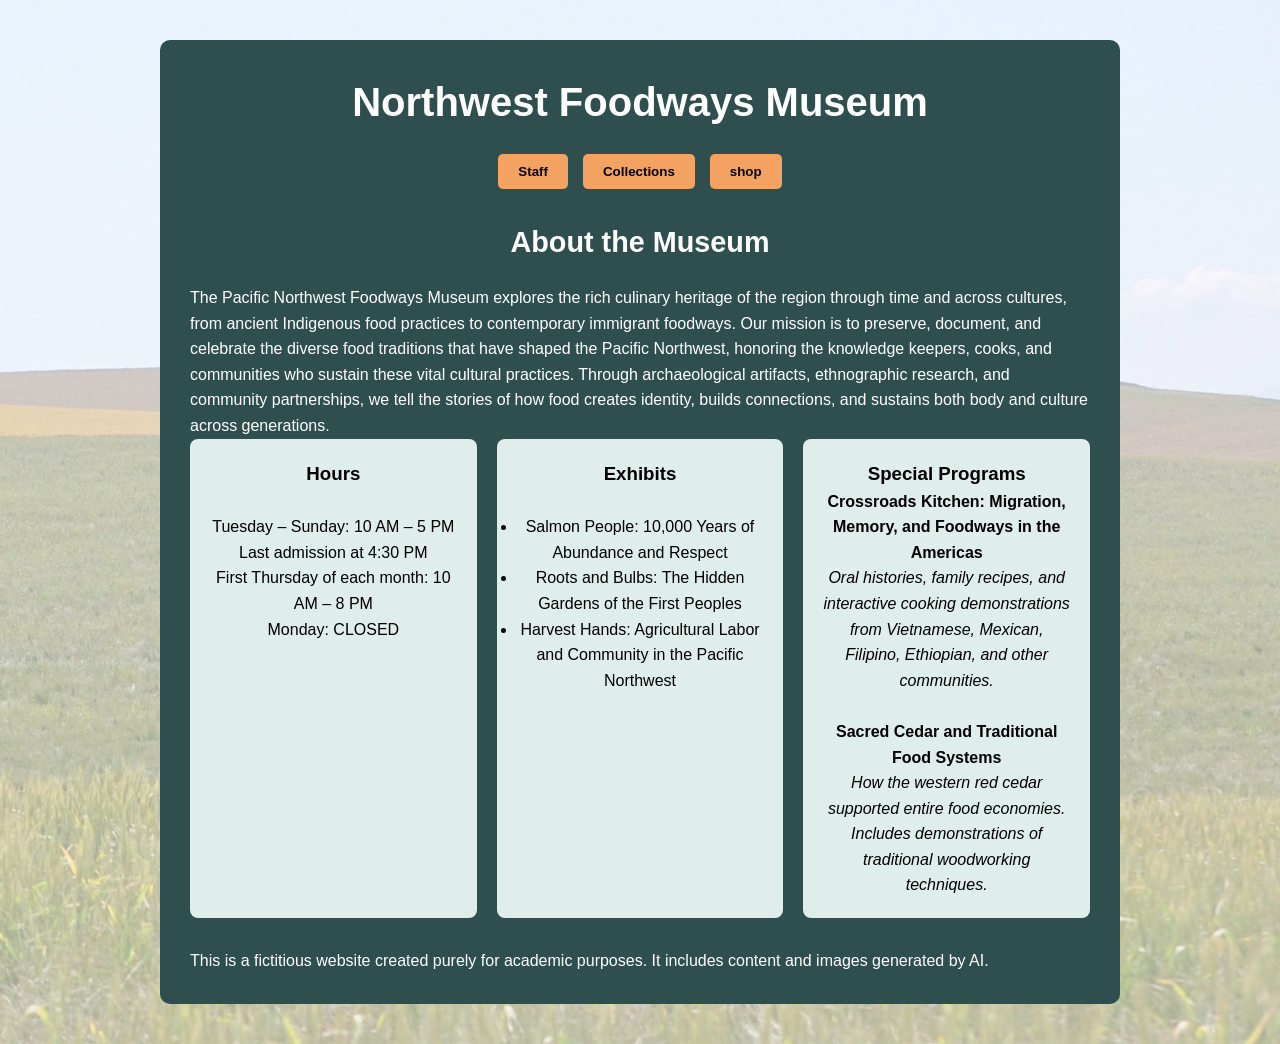
==== index.html @ 36445292 "Update index.html to add shop button" ====
<!doctype html>
<html lang="en">
<head>
  <meta charset="utf-8">
  <meta name="author" content="Catherine Hawley">  
  <meta name="robots" content="noindex, nofollow"> 
  <meta name="viewport" content="width=device-width, initial-scale=1, shrink-to-fit=no">
  <title>Northwest Foodways Museum</title>
  <link href="css/style.css" rel="stylesheet" type="text/css">
</head>
<body>
  <div class="container">
    <header>
      <h1>Northwest Foodways Museum</h1>
      <nav>
        <button onclick="location.href='html/staff.html'">Staff</button>
        <button onclick="location.href='html/collections.html'">Collections</button>
         <button onclick="location.href='shop.html'">shop</button>
      </nav>
    </header>

    <section class="intro">
      <h2>About the Museum</h2>
      <p>The Pacific Northwest Foodways Museum explores the rich culinary heritage of the region through time and across cultures, from ancient Indigenous food practices to contemporary immigrant foodways. Our mission is to preserve, document, and celebrate the diverse food traditions that have shaped the Pacific Northwest, honoring the knowledge keepers, cooks, and communities who sustain these vital cultural practices. Through archaeological artifacts, ethnographic research, and community partnerships, we tell the stories of how food creates identity, builds connections, and sustains both body and culture across generations.</p>
    </section>

    <section class="info-grid">
      <div class="info-box"><h3>Hours</h3><br>
      <p>Tuesday – Sunday: 10 AM – 5 PM</p>
      <p>Last admission at 4:30 PM</p>
      <p>First Thursday of each month: 10 AM – 8 PM</p>
      <p>Monday: CLOSED</p>
      </div>
      <div class="info-box"><h3>Exhibits</h3><br>
      <ul>
  <li>Salmon People: 10,000 Years of Abundance and Respect</li>
  <li>Roots and Bulbs: The Hidden Gardens of the First Peoples</li>
  <li>Harvest Hands: Agricultural Labor and Community in the Pacific Northwest</li>
</ul>
      </div>
      <div class="info-box"><h3>Special Programs</h3>
      <p><b>Crossroads Kitchen: Migration, Memory, and Foodways in the Americas</b></p>
        <p><i>Oral histories, family recipes, and interactive cooking demonstrations from Vietnamese, Mexican, Filipino, Ethiopian, and other communities. </i></p>
        <br>
        <p><b>Sacred Cedar and Traditional Food Systems</b></p>
        <p><i>How the western red cedar supported entire food economies. Includes demonstrations of traditional woodworking techniques.</i></p>
      </div>
    </section>

    <footer>
      <p>This is a fictitious website created purely for academic purposes. It includes content and images generated by AI.</p>
    </footer>
  </div>
</body>
</html>
---- css/style.css ----
/* Reset and base styles */
* {
  box-sizing: border-box;
  margin: 0;
  padding: 0;
  font-family: 'Segoe UI', sans-serif;
}

body {
  background-image: url('../images/museum_background.jpg'); 
  background-size: cover;
  background-position: center;
  color: #fff;
  line-height: 1.6;
}

/*body.page-secondary {
  background-color: #2f4f4f; 
  background-image: none;
  color: #fff;
}*/

header {
  background-color: #2f4f4f;
}


/* Container for text */
.container {
  background-color: #2f4f4f;
  padding: 30px;
  max-width: 960px;
  margin: 40px auto;
  border-radius: 10px;
}


.container-fluid {
  max-width: 1200px;
  margin: 0 auto;
  padding: 20px;
}

.row {
  display: flex;
  flex-wrap: wrap;
  margin-bottom: 30px;
}

.col {
  padding: 10px;
  /*border: 1px dashed red;*/
}

.stacked .col {
  width: 100%;
}


/* Header and navigation */
header h1 {
  font-size: 2.5em;
  margin-bottom: 20px;
  text-align: center;
}

nav {
  display: flex;
  justify-content: center;
  gap: 15px;
  margin-bottom: 30px;
}

button {
  background-color: #f4a261;
  color: #000;
  border: none;
  padding: 10px 20px;
  border-radius: 5px;
  font-weight: bold;
  cursor: pointer;
  transition: background-color 0.3s ease;
}

button:hover {
  background-color: #e76f51;
}

/* Section styling */
.intro h2 {
  text-align: center;
  margin-bottom: 20px;
  font-size: 1.8em;
}

/* Grid layout for info boxes */
.info-grid {
  display: flex;
  justify-content: space-between;
  gap: 20px;
  margin-bottom: 30px;
}

.info-box {
  background-color: #dfeeea;
  color: black;
  padding: 20px;
  flex: 1;
  text-align: center;
  border-radius: 8px;
}

.collection-item {
      display: flex;
      background-color: green;
      flex-direction: row;
      align-items: flex-start;
      gap: 2rem;
      margin-bottom: 3rem;
      border-bottom: 1px solid #ccc;
      padding-bottom: 2rem;
    }

    .artifact-img {
      width: 300px;
      height: auto;
      object-fit: cover;
      border-radius: 8px;
      box-shadow: 0 2px 6px rgba(0, 0, 0, 0.2);
    }

    .field-group {
      margin-bottom: 1.5rem;
    }

    .field-group p {
      margin: 0.5rem 0;
      line-height: 1.4;
    }

    .collection-item h2 {
      margin-top: 0;
      font-size: 1.8rem;
    }

    .artifact-details h2 {
      width: 100%;
      margin-top: 0;
      font-size: 1.8rem;
      flex-basis: 100%;

/* Footer */
footer {
  text-align: center;
  font-size: 0.9em;
  opacity: 0.8;
}
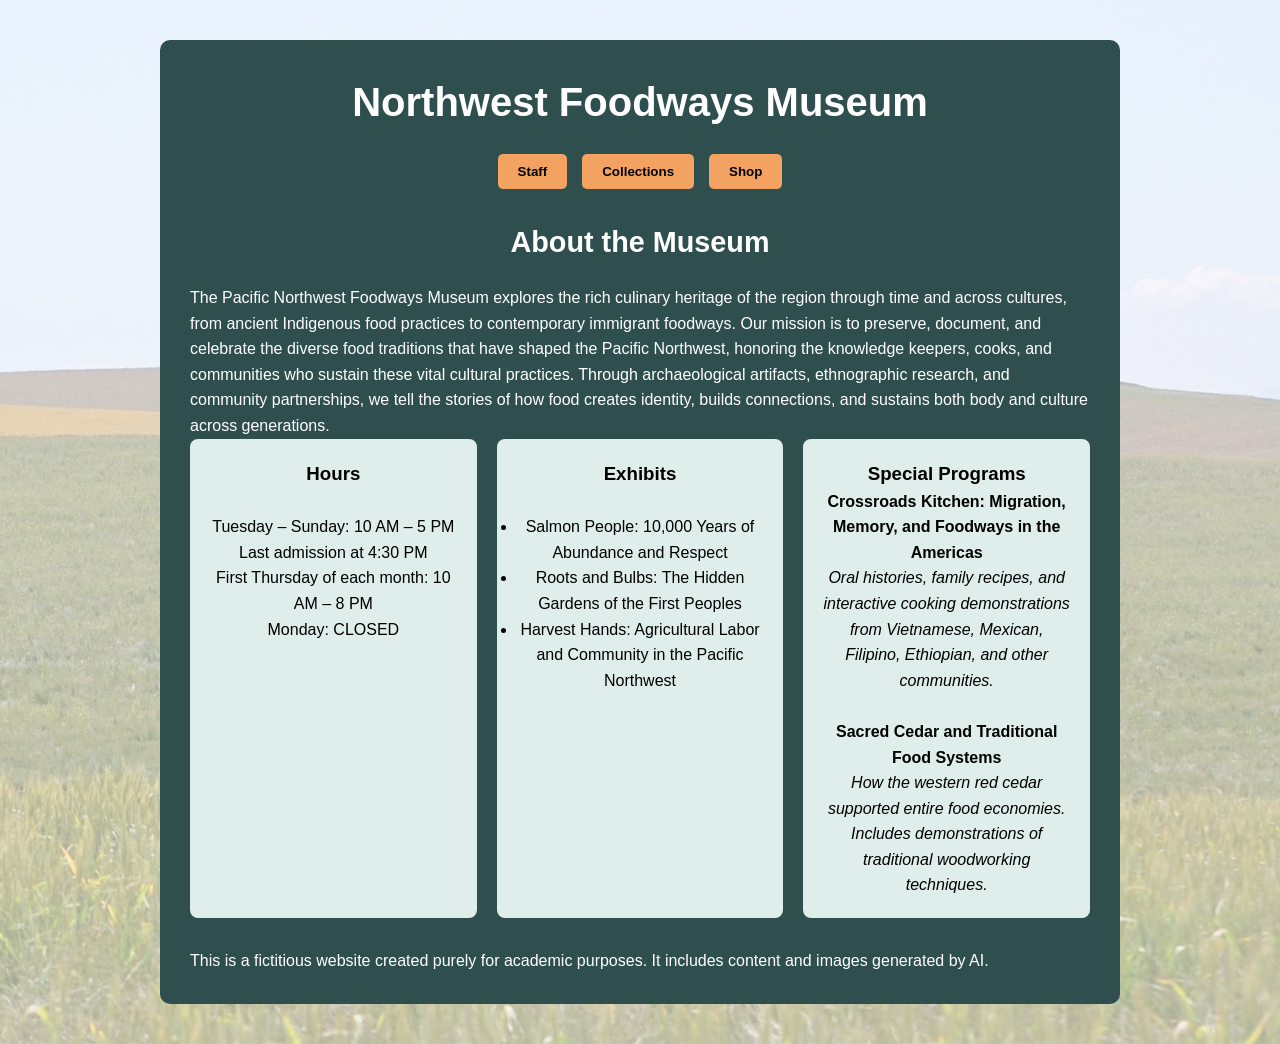
==== commit 9e5f0005: "Update index.html fix typo" ====
--- a/index.html
+++ b/index.html
@@ -15,7 +15,7 @@
       <nav>
         <button onclick="location.href='html/staff.html'">Staff</button>
         <button onclick="location.href='html/collections.html'">Collections</button>
-         <button onclick="location.href='shop.html'">shop</button>
+         <button onclick="location.href='html/shop.html'">Shop</button>
       </nav>
     </header>
 
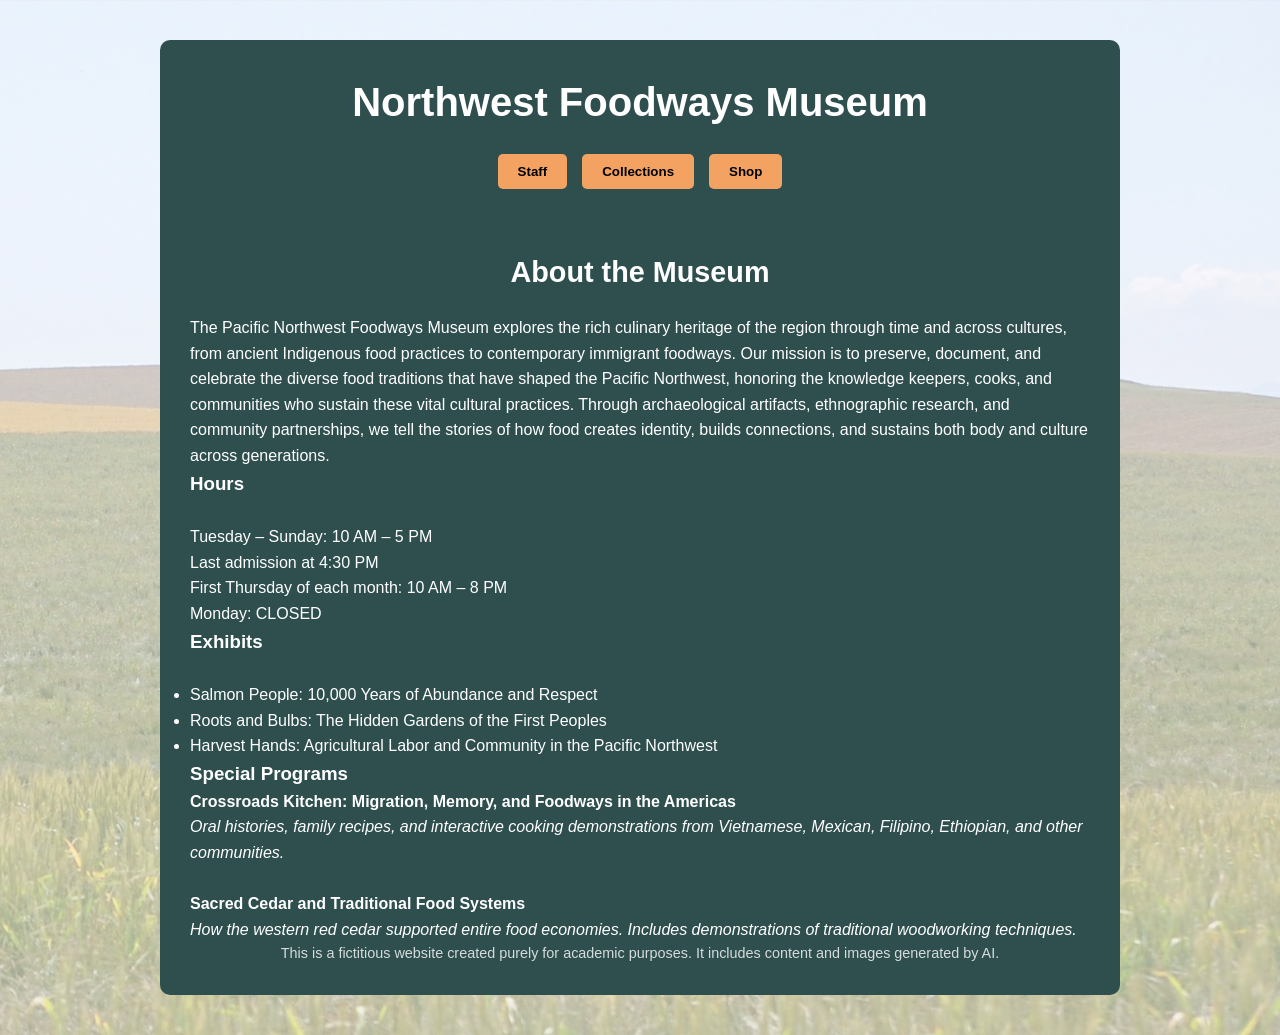
==== commit 842365a9: "Apply styling to info boxes" ====
--- a/index.html
+++ b/index.html
@@ -7,6 +7,13 @@
   <meta name="viewport" content="width=device-width, initial-scale=1, shrink-to-fit=no">
   <title>Northwest Foodways Museum</title>
   <link href="css/style.css" rel="stylesheet" type="text/css">
+  <style>
+    .info-box {
+      background-color: #D4A574
+      text-align: left;
+      margin: auto;
+    }
+  </style>
 </head>
 <body>
   <div class="container">
--- a/css/style.css
+++ b/css/style.css
@@ -14,14 +14,10 @@
   line-height: 1.6;
 }
 
-/*body.page-secondary {
-  background-color: #2f4f4f; 
-  background-image: none;
-  color: #fff;
-}*/
 
 header {
   background-color: #2f4f4f;
+  padding-bottom: 30px;
 }
 
 
@@ -93,7 +89,7 @@
   font-size: 1.8em;
 }
 
-/* Grid layout for info boxes */
+/* Grid layout for info boxes 
 .info-grid {
   display: flex;
   justify-content: space-between;
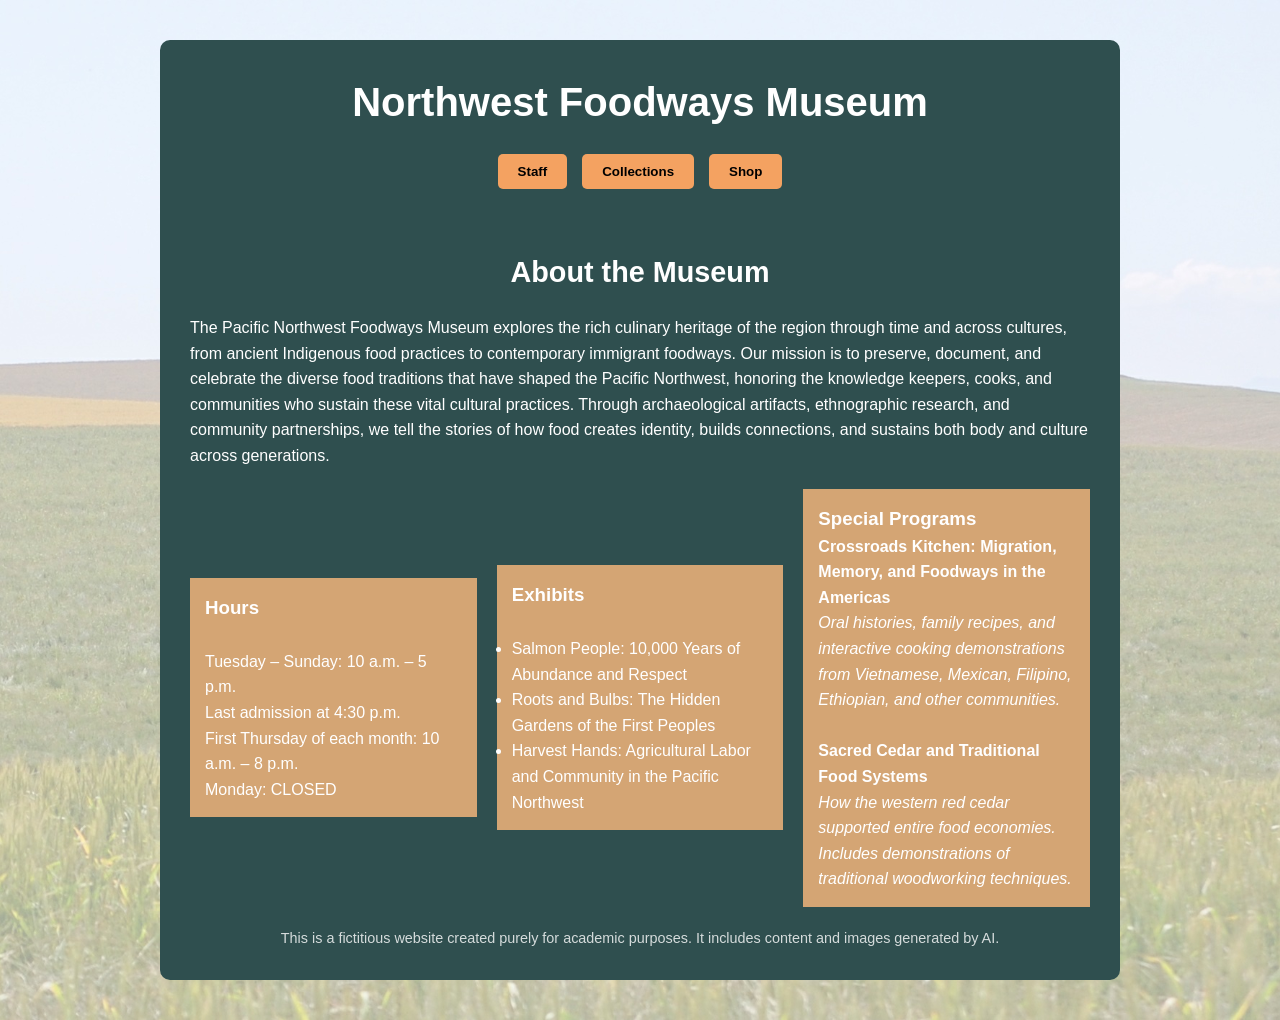
==== commit 75d25bdd: "update index.html styling" ====
--- a/index.html
+++ b/index.html
@@ -8,11 +8,19 @@
   <title>Northwest Foodways Museum</title>
   <link href="css/style.css" rel="stylesheet" type="text/css">
   <style>
-    .info-box {
-      background-color: #D4A574
-      text-align: left;
-      margin: auto;
-    }
+.info-grid {
+  display: grid;
+  grid-template-columns: repeat(3, 1fr);
+  gap: 20px;
+  margin: 20px 0;
+}
+
+.info-box {
+  background-color: #D4A574;
+  text-align: left;
+  margin: auto;
+  padding: 15px;
+}
   </style>
 </head>
 <body>
@@ -33,9 +41,9 @@
 
     <section class="info-grid">
       <div class="info-box"><h3>Hours</h3><br>
-      <p>Tuesday – Sunday: 10 AM – 5 PM</p>
-      <p>Last admission at 4:30 PM</p>
-      <p>First Thursday of each month: 10 AM – 8 PM</p>
+      <p>Tuesday – Sunday: 10 a.m. – 5 p.m.</p>
+      <p>Last admission at 4:30 p.m.</p>
+      <p>First Thursday of each month: 10 a.m. – 8 p.m.</p>
       <p>Monday: CLOSED</p>
       </div>
       <div class="info-box"><h3>Exhibits</h3><br>
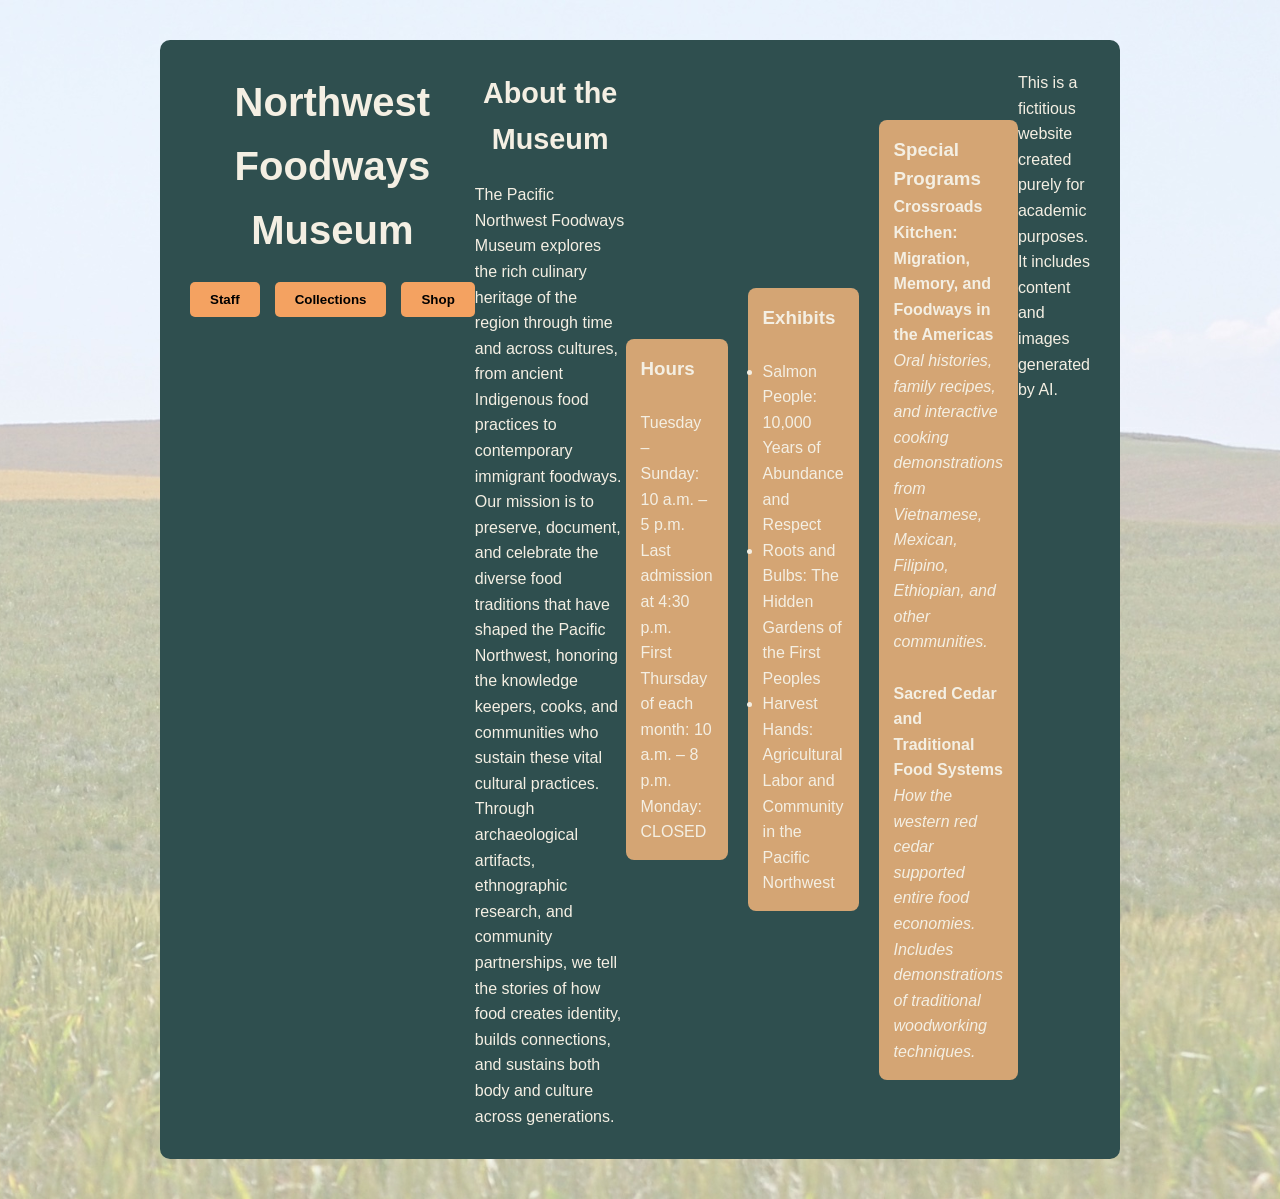
==== commit 5cf34ae2: "Update index.html" ====
--- a/index.html
+++ b/index.html
@@ -19,6 +19,7 @@
   background-color: #D4A574;
   text-align: left;
   margin: auto;
+  align-self: stretch;
   padding: 15px;
 }
   </style>
--- a/css/style.css
+++ b/css/style.css
@@ -3,14 +3,14 @@
   box-sizing: border-box;
   margin: 0;
   padding: 0;
-  font-family: 'Segoe UI', sans-serif;
+  font-family: 'Tahoma', sans-serif;
 }
 
 body {
   background-image: url('../images/museum_background.jpg'); 
   background-size: cover;
   background-position: center;
-  color: #fff;
+  color: #F4EFE3;
   line-height: 1.6;
 }
 
@@ -23,6 +23,8 @@
 
 /* Container for text */
 .container {
+  display: flex; 
+  grid: auto auto / auto auto auto auto; 
   background-color: #2f4f4f;
   padding: 30px;
   max-width: 960px;
@@ -89,7 +91,7 @@
   font-size: 1.8em;
 }
 
-/* Grid layout for info boxes 
+/* Grid layout for info boxes */
 .info-grid {
   display: flex;
   justify-content: space-between;
@@ -99,7 +101,7 @@
 
 .info-box {
   background-color: #dfeeea;
-  color: black;
+  color: #F4EFE3;
   padding: 20px;
   flex: 1;
   text-align: center;
@@ -149,5 +151,6 @@
 footer {
   text-align: center;
   font-size: 0.9em;
+  color: #7A9B76;
   opacity: 0.8;
 }
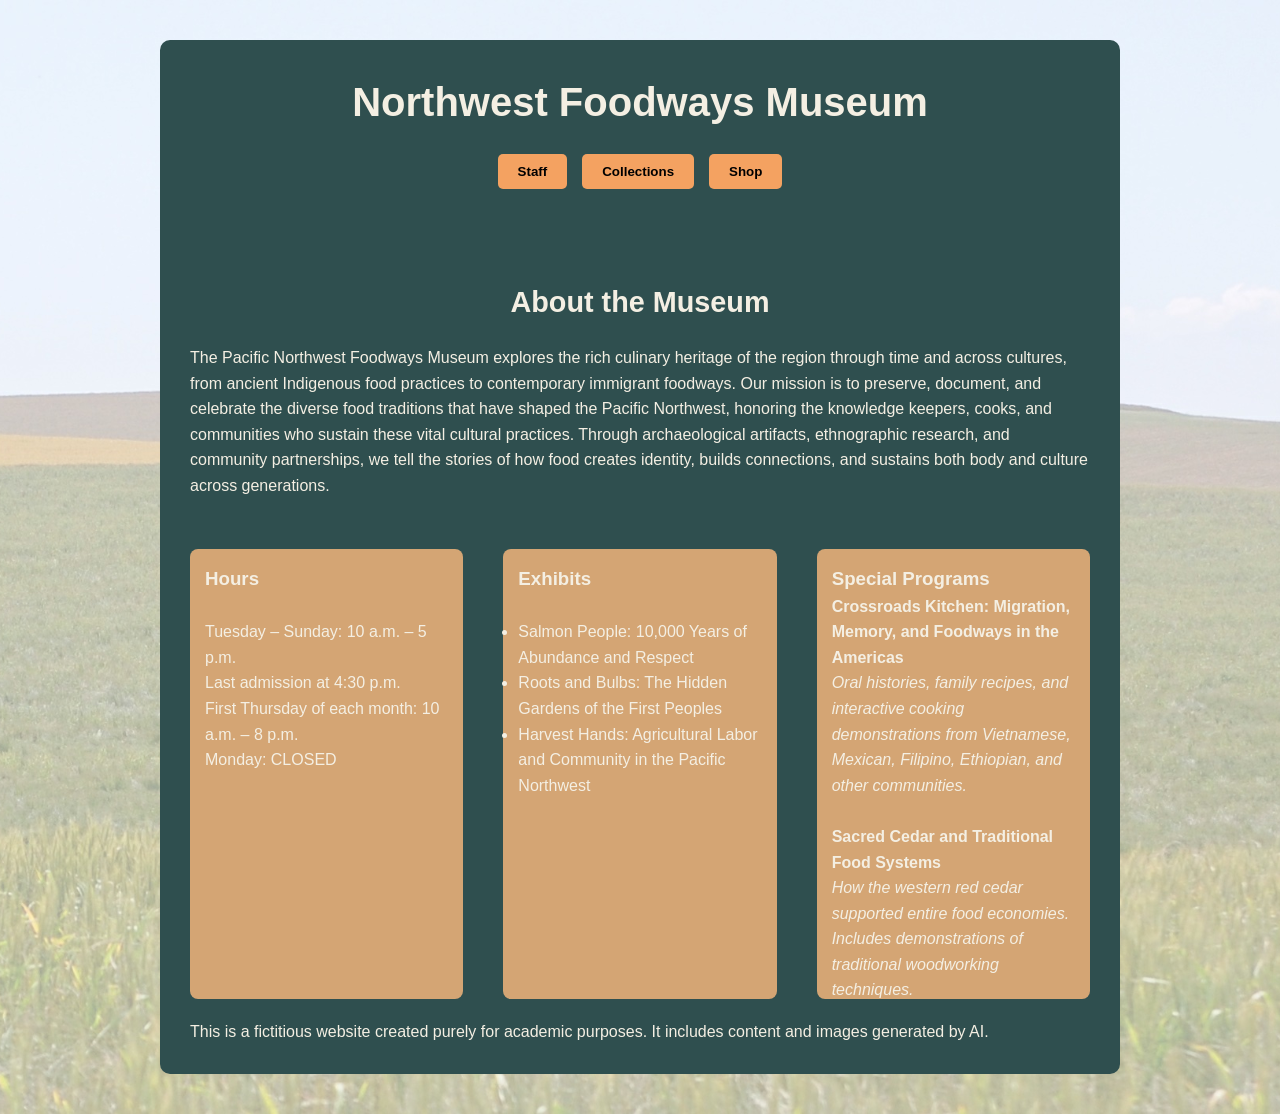
==== commit ede20b30: "update css style to fix  conflict" ====
--- a/index.html
+++ b/index.html
@@ -1,29 +1,31 @@
 <!doctype html>
 <html lang="en">
+
 <head>
   <meta charset="utf-8">
-  <meta name="author" content="Catherine Hawley">  
-  <meta name="robots" content="noindex, nofollow"> 
+  <meta name="author" content="Catherine Hawley">
+  <meta name="robots" content="noindex, nofollow">
   <meta name="viewport" content="width=device-width, initial-scale=1, shrink-to-fit=no">
   <title>Northwest Foodways Museum</title>
   <link href="css/style.css" rel="stylesheet" type="text/css">
   <style>
-.info-grid {
-  display: grid;
-  grid-template-columns: repeat(3, 1fr);
-  gap: 20px;
-  margin: 20px 0;
-}
+    .info-grid {
+      display: grid;
+      grid-template-columns: repeat(3, 1fr);
+      gap: 40px;
+      margin: 20px 0;
+    }
 
-.info-box {
-  background-color: #D4A574;
-  text-align: left;
-  margin: auto;
-  align-self: stretch;
-  padding: 15px;
-}
+    .info-box {
+      background-color: #D4A574;
+      text-align: left;
+      margin: auto;
+      align-self: stretch;
+      padding: 15px;
+    }
   </style>
 </head>
+
 <body>
   <div class="container">
     <header>
@@ -31,41 +33,52 @@
       <nav>
         <button onclick="location.href='html/staff.html'">Staff</button>
         <button onclick="location.href='html/collections.html'">Collections</button>
-         <button onclick="location.href='html/shop.html'">Shop</button>
+        <button onclick="location.href='html/shop.html'">Shop</button>
       </nav>
     </header>
 
-    <section class="intro">
+    <section class="intro row">
       <h2>About the Museum</h2>
-      <p>The Pacific Northwest Foodways Museum explores the rich culinary heritage of the region through time and across cultures, from ancient Indigenous food practices to contemporary immigrant foodways. Our mission is to preserve, document, and celebrate the diverse food traditions that have shaped the Pacific Northwest, honoring the knowledge keepers, cooks, and communities who sustain these vital cultural practices. Through archaeological artifacts, ethnographic research, and community partnerships, we tell the stories of how food creates identity, builds connections, and sustains both body and culture across generations.</p>
+      <p>The Pacific Northwest Foodways Museum explores the rich culinary heritage of the region through time and across
+        cultures, from ancient Indigenous food practices to contemporary immigrant foodways. Our mission is to preserve,
+        document, and celebrate the diverse food traditions that have shaped the Pacific Northwest, honoring the
+        knowledge keepers, cooks, and communities who sustain these vital cultural practices. Through archaeological
+        artifacts, ethnographic research, and community partnerships, we tell the stories of how food creates identity,
+        builds connections, and sustains both body and culture across generations.</p>
     </section>
-
     <section class="info-grid">
-      <div class="info-box"><h3>Hours</h3><br>
-      <p>Tuesday – Sunday: 10 a.m. – 5 p.m.</p>
-      <p>Last admission at 4:30 p.m.</p>
-      <p>First Thursday of each month: 10 a.m. – 8 p.m.</p>
-      <p>Monday: CLOSED</p>
+      <div class="info-box">
+        <h3>Hours</h3><br>
+        <p>Tuesday – Sunday: 10 a.m. – 5 p.m.</p>
+        <p>Last admission at 4:30 p.m.</p>
+        <p>First Thursday of each month: 10 a.m. – 8 p.m.</p>
+        <p>Monday: CLOSED</p>
       </div>
-      <div class="info-box"><h3>Exhibits</h3><br>
-      <ul>
-  <li>Salmon People: 10,000 Years of Abundance and Respect</li>
-  <li>Roots and Bulbs: The Hidden Gardens of the First Peoples</li>
-  <li>Harvest Hands: Agricultural Labor and Community in the Pacific Northwest</li>
-</ul>
+      <div class="info-box">
+        <h3>Exhibits</h3><br>
+        <ul>
+          <li>Salmon People: 10,000 Years of Abundance and Respect</li>
+          <li>Roots and Bulbs: The Hidden Gardens of the First Peoples</li>
+          <li>Harvest Hands: Agricultural Labor and Community in the Pacific Northwest</li>
+        </ul>
       </div>
-      <div class="info-box"><h3>Special Programs</h3>
-      <p><b>Crossroads Kitchen: Migration, Memory, and Foodways in the Americas</b></p>
-        <p><i>Oral histories, family recipes, and interactive cooking demonstrations from Vietnamese, Mexican, Filipino, Ethiopian, and other communities. </i></p>
+      <div class="info-box">
+        <h3>Special Programs</h3>
+        <p><b>Crossroads Kitchen: Migration, Memory, and Foodways in the Americas</b></p>
+        <p><i>Oral histories, family recipes, and interactive cooking demonstrations from Vietnamese, Mexican, Filipino,
+            Ethiopian, and other communities. </i></p>
         <br>
         <p><b>Sacred Cedar and Traditional Food Systems</b></p>
-        <p><i>How the western red cedar supported entire food economies. Includes demonstrations of traditional woodworking techniques.</i></p>
+        <p><i>How the western red cedar supported entire food economies. Includes demonstrations of traditional
+            woodworking techniques.</i></p>
       </div>
     </section>
 
     <footer>
-      <p>This is a fictitious website created purely for academic purposes. It includes content and images generated by AI.</p>
+      <p>This is a fictitious website created purely for academic purposes. It includes content and images generated by
+        AI.</p>
     </footer>
   </div>
 </body>
-</html>
+
+</html>
--- a/css/style.css
+++ b/css/style.css
@@ -4,10 +4,13 @@
   margin: 0;
   padding: 0;
   font-family: 'Tahoma', sans-serif;
+
+  /* border: 1px solid red; */
+
 }
 
 body {
-  background-image: url('../images/museum_background.jpg'); 
+  background-image: url('../images/museum_background.jpg');
   background-size: cover;
   background-position: center;
   color: #F4EFE3;
@@ -17,21 +20,26 @@
 
 header {
   background-color: #2f4f4f;
-  padding-bottom: 30px;
+  padding-bottom: 60px;
 }
 
 
 /* Container for text */
 .container {
-  display: flex; 
-  grid: auto auto / auto auto auto auto; 
+  display: flex;
+  /* grid: auto auto / auto auto auto auto;  */
   background-color: #2f4f4f;
+  flex-direction: column;
   padding: 30px;
   max-width: 960px;
   margin: 40px auto;
   border-radius: 10px;
 }
 
+.intro {
+  display: flex;
+  justify-content: center;
+}
 
 .container-fluid {
   max-width: 1200px;
@@ -85,6 +93,10 @@
 }
 
 /* Section styling */
+.intro {
+  display: flex;
+}
+
 .intro h2 {
   text-align: center;
   margin-bottom: 20px;
@@ -106,51 +118,52 @@
   flex: 1;
   text-align: center;
   border-radius: 8px;
+  height: 450px;
 }
 
 .collection-item {
-      display: flex;
-      background-color: green;
-      flex-direction: row;
-      align-items: flex-start;
-      gap: 2rem;
-      margin-bottom: 3rem;
-      border-bottom: 1px solid #ccc;
-      padding-bottom: 2rem;
-    }
+  display: flex;
+  background-color: green;
+  flex-direction: row;
+  align-items: flex-start;
+  gap: 2rem;
+  margin-bottom: 3rem;
+  border-bottom: 1px solid #ccc;
+  padding-bottom: 2rem;
+}
 
-    .artifact-img {
-      width: 300px;
-      height: auto;
-      object-fit: cover;
-      border-radius: 8px;
-      box-shadow: 0 2px 6px rgba(0, 0, 0, 0.2);
-    }
+.artifact-img {
+  width: 300px;
+  height: auto;
+  object-fit: cover;
+  border-radius: 8px;
+  box-shadow: 0 2px 6px rgba(0, 0, 0, 0.2);
+}
 
-    .field-group {
-      margin-bottom: 1.5rem;
-    }
+.field-group {
+  margin-bottom: 1.5rem;
+}
 
-    .field-group p {
-      margin: 0.5rem 0;
-      line-height: 1.4;
-    }
+.field-group p {
+  margin: 0.5rem 0;
+  line-height: 1.4;
+}
 
-    .collection-item h2 {
-      margin-top: 0;
-      font-size: 1.8rem;
-    }
+.collection-item h2 {
+  margin-top: 0;
+  font-size: 1.8rem;
+}
 
-    .artifact-details h2 {
-      width: 100%;
-      margin-top: 0;
-      font-size: 1.8rem;
-      flex-basis: 100%;
+.artifact-details h2 {
+  width: 100%;
+  margin-top: 0;
+  font-size: 1.8rem;
+  flex-basis: 100%;
 
-/* Footer */
-footer {
-  text-align: center;
-  font-size: 0.9em;
-  color: #7A9B76;
-  opacity: 0.8;
-}
+  /* Footer */
+  .footer {
+    text-align: center;
+    font-size: 0.9em;
+    color: #7A9B76;
+    opacity: 0.8;
+  }
